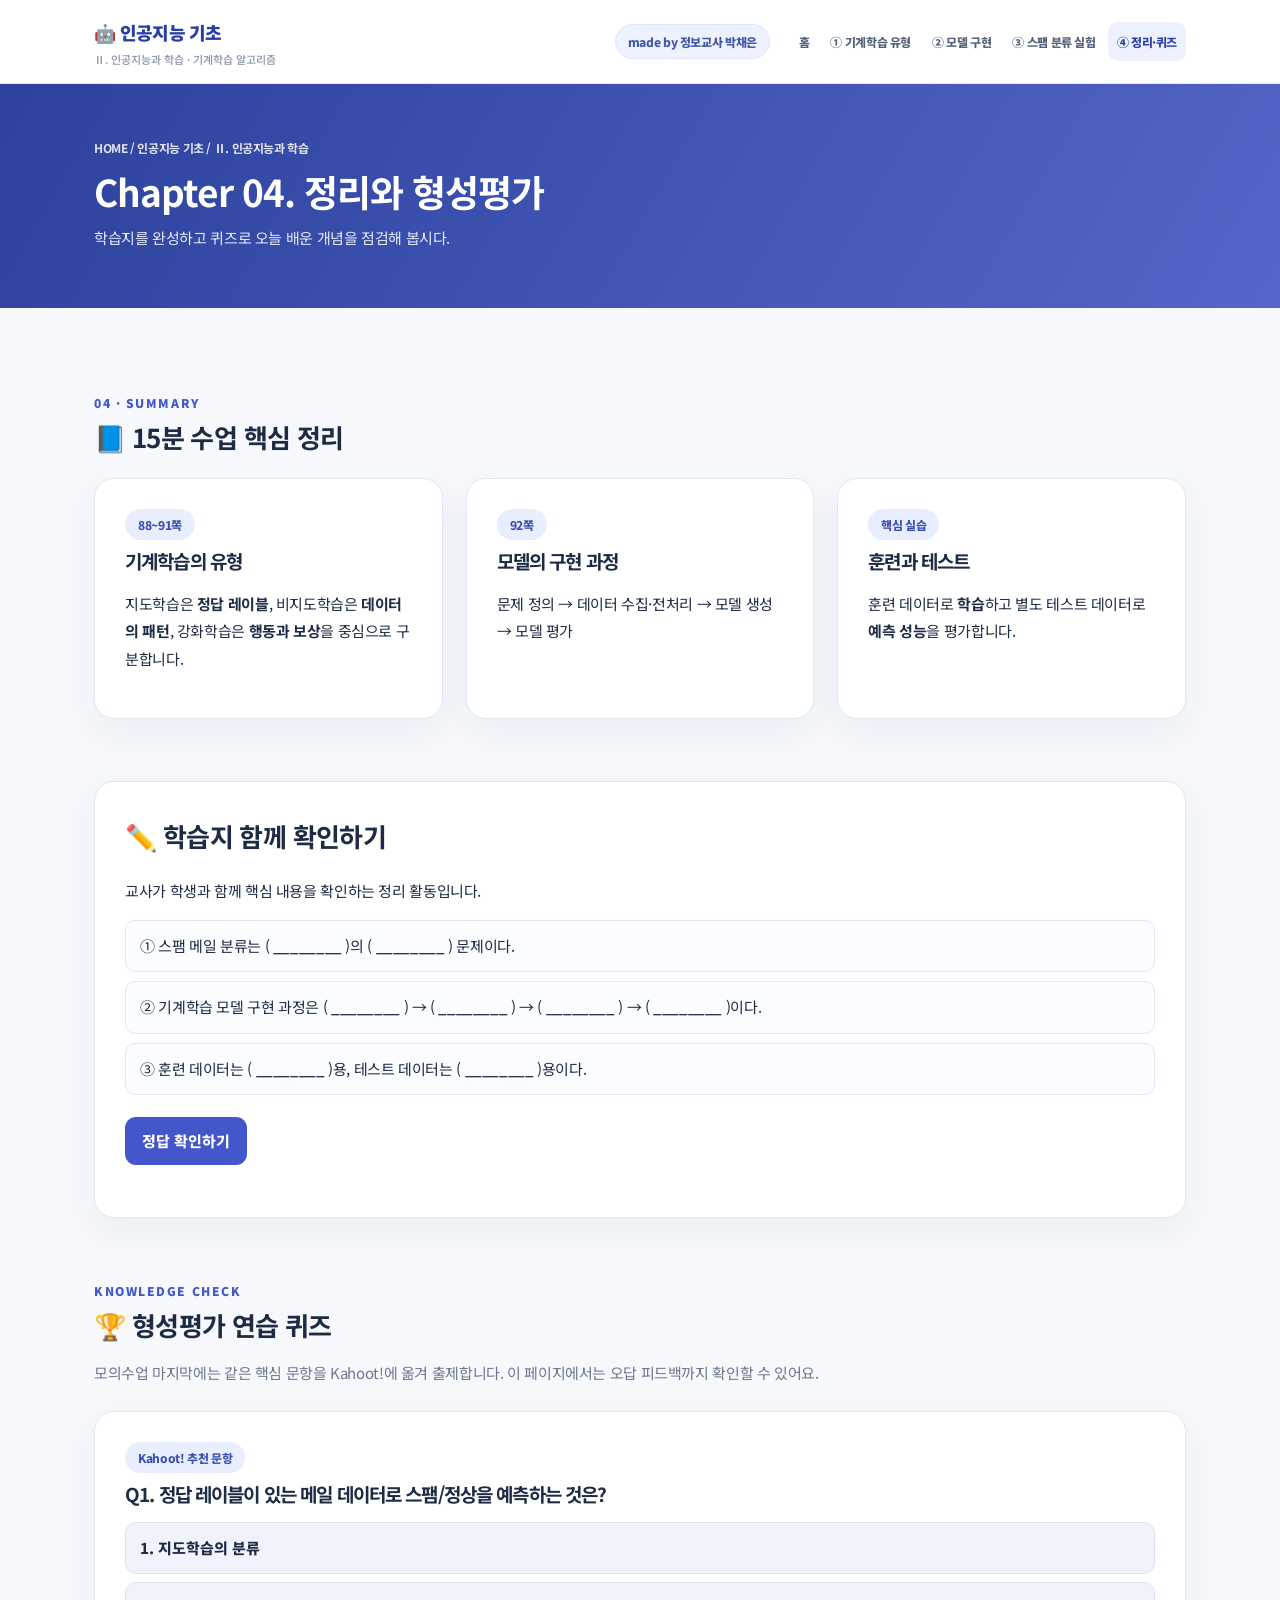
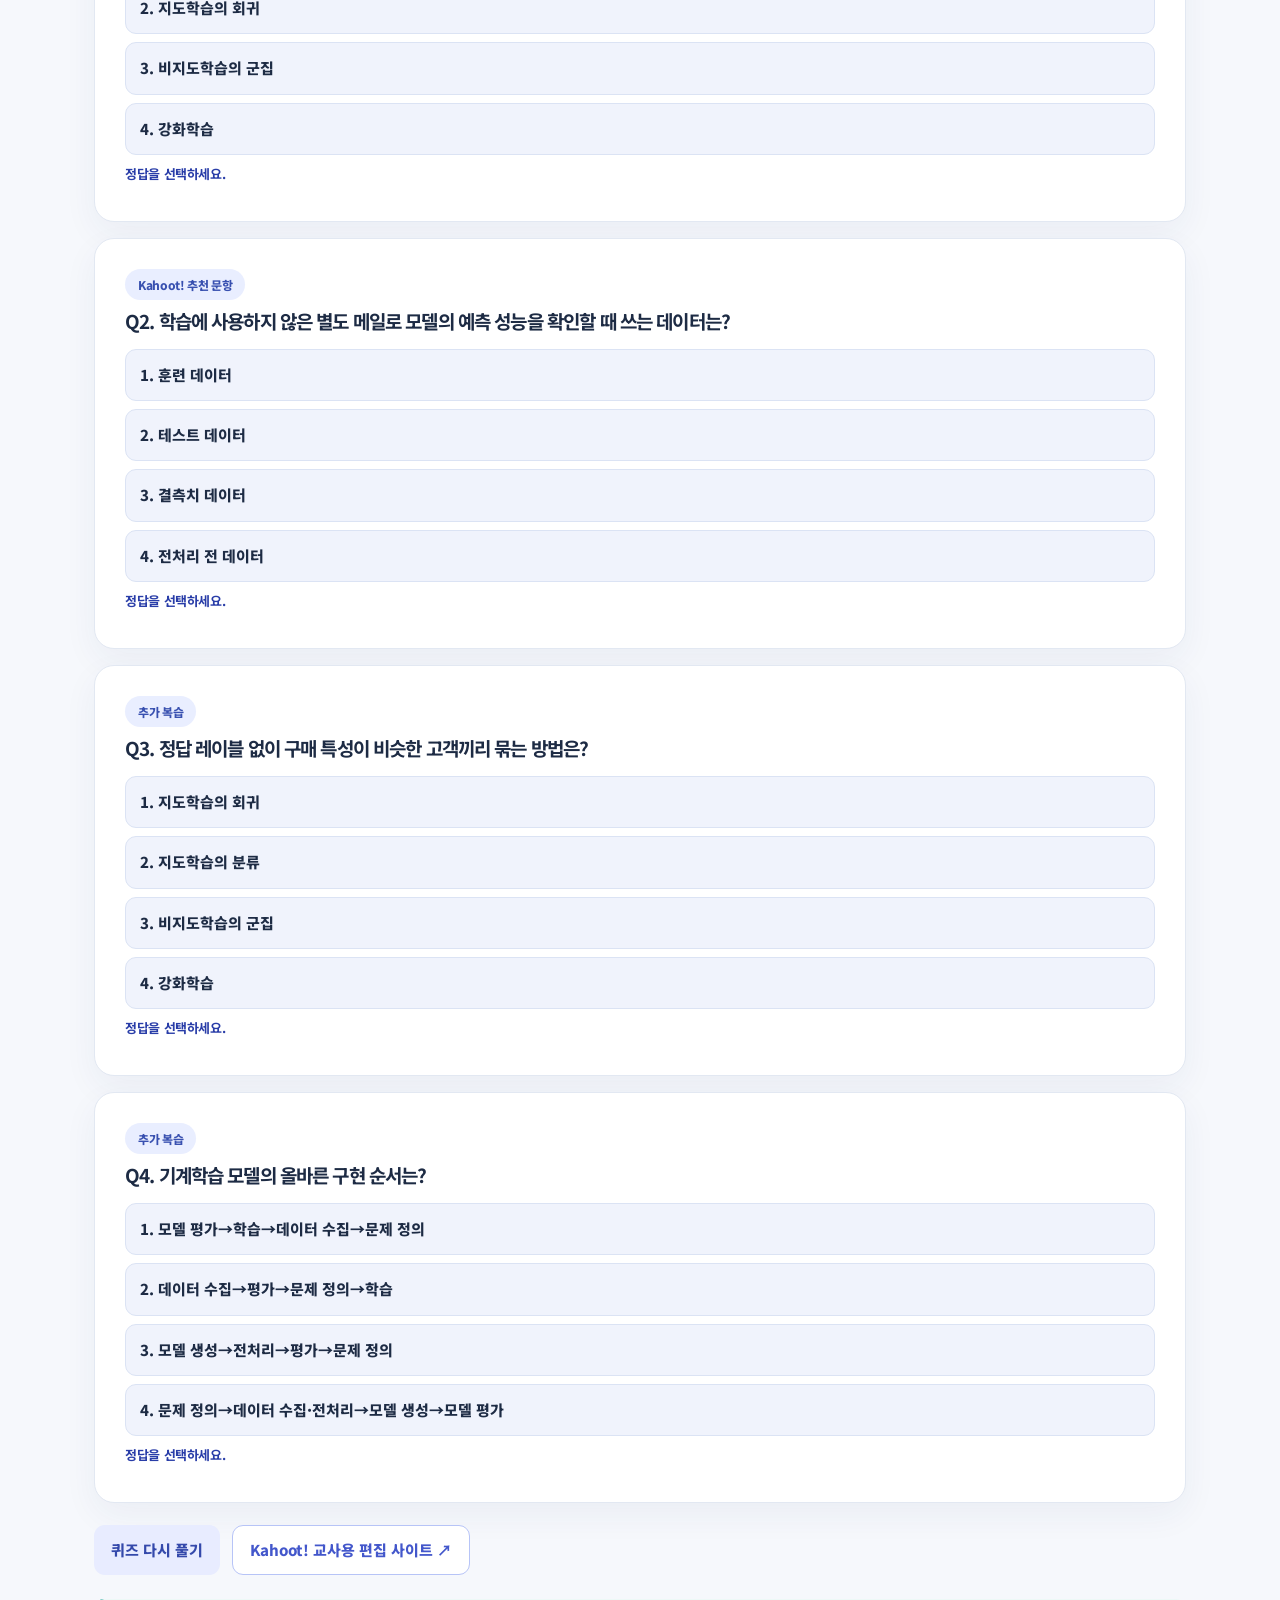
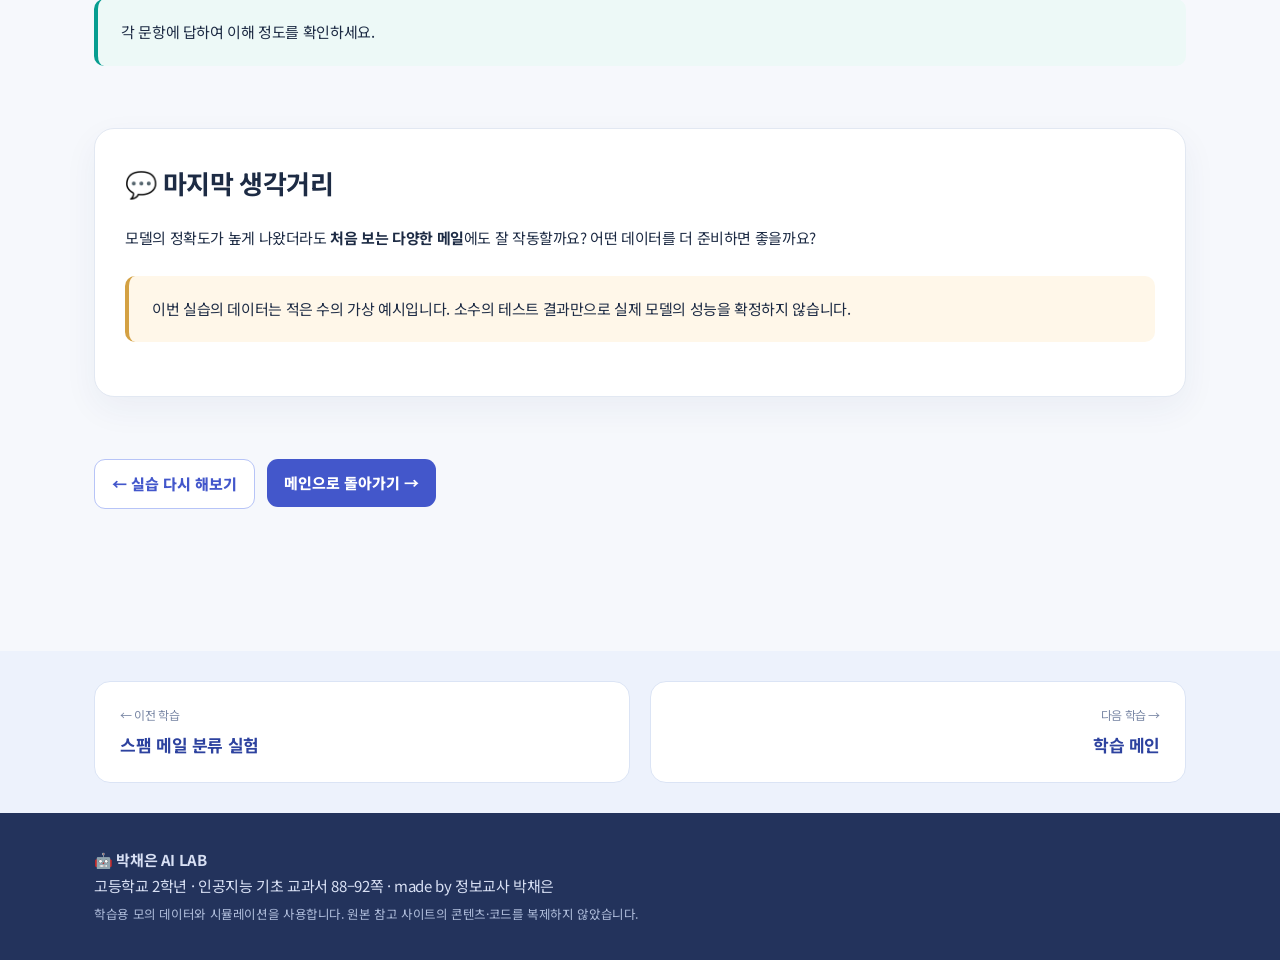
==== review.html @ 6020e1c3 "Add files via upload" ====
<!DOCTYPE html>
<html lang="ko"><head><meta charset="utf-8"/><meta content="width=device-width,initial-scale=1" name="viewport"/><meta content="#4357cb" name="theme-color"/><title>Chapter 04. 정리와 형성평가 | 박채은 AI LAB</title><link href="assets/style.css" rel="stylesheet"/></head><body><header class="topbar"><div class="container navwrap"><a class="logo" href="index.html">🤖 인공지능 기초<small>Ⅱ. 인공지능과 학습 · 기계학습 알고리즘</small></a><span class="header-credit">made by 정보교사 박채은</span><nav class="topnav"><a class="" href="index.html">홈</a><a class="" href="types.html">① 기계학습 유형</a><a class="" href="workflow.html">② 모델 구현</a><a class="" href="lab.html">③ 스팸 분류 실험</a><a class="active" href="review.html">④ 정리·퀴즈</a></nav></div></header><div class="subhero"><div class="container"><div class="crumb">HOME / 인공지능 기초 / Ⅱ. 인공지능과 학습</div><h1>Chapter 04. 정리와 형성평가</h1><p>학습지를 완성하고 퀴즈로 오늘 배운 개념을 점검해 봅시다.</p></div></div><main><div class="container content"><section class="sec"><div class="eyebrow">04 · Summary</div><h2>📘 15분 수업 핵심 정리</h2><div class="grid"><div class="card"><span class="pill">88~91쪽</span><h3>기계학습의 유형</h3><p>지도학습은 <b>정답 레이블</b>, 비지도학습은 <b>데이터의 패턴</b>, 강화학습은 <b>행동과 보상</b>을 중심으로 구분합니다.</p></div><div class="card"><span class="pill">92쪽</span><h3>모델의 구현 과정</h3><p>문제 정의 → 데이터 수집·전처리 → 모델 생성 → 모델 평가</p></div><div class="card"><span class="pill">핵심 실습</span><h3>훈련과 테스트</h3><p>훈련 데이터로 <b>학습</b>하고 별도 테스트 데이터로 <b>예측 성능</b>을 평가합니다.</p></div></div></section><section class="sec"><div class="card"><h2>✏️ 학습지 함께 확인하기</h2><p>교사가 학생과 함께 핵심 내용을 확인하는 정리 활동입니다.</p><div id="worksheetAnswers"><div class="checkline">① 스팸 메일 분류는 ( <b class="worksheet-answer" data-answer="지도학습">________</b> )의 ( <b class="worksheet-answer" data-answer="분류">________</b> ) 문제이다.</div><div class="checkline">② 기계학습 모델 구현 과정은 ( <b class="worksheet-answer" data-answer="문제 정의">________</b> ) → ( <b class="worksheet-answer" data-answer="데이터 수집·전처리">________</b> ) → ( <b class="worksheet-answer" data-answer="모델 생성">________</b> ) → ( <b class="worksheet-answer" data-answer="모델 평가">________</b> )이다.</div><div class="checkline">③ 훈련 데이터는 ( <b class="worksheet-answer" data-answer="학습">________</b> )용, 테스트 데이터는 ( <b class="worksheet-answer" data-answer="평가">________</b> )용이다.</div></div><div class="buttons"><button type="button" id="revealWorksheet" aria-controls="worksheetAnswers" aria-expanded="false">정답 확인하기</button></div></div></section><section class="sec"><div class="eyebrow">Knowledge check</div><h2>🏆 형성평가 연습 퀴즈</h2><p class="muted">모의수업 마지막에는 같은 핵심 문항을 Kahoot!에 옮겨 출제합니다. 이 페이지에서는 오답 피드백까지 확인할 수 있어요.</p><div id="quizMount"></div><div class="buttons"><button class="btn-soft" id="restartQuiz">퀴즈 다시 풀기</button><a href="https://create.kahoot.it/" rel="noopener" target="_blank"><button class="btn-outline">Kahoot! 교사용 편집 사이트 ↗</button></a></div><div class="callout" id="quizSummary">각 문항에 답하여 이해 정도를 확인하세요.</div></section><section class="sec"><div class="card"><h2>💬 마지막 생각거리</h2><p>모델의 정확도가 높게 나왔더라도 <b>처음 보는 다양한 메일</b>에도 잘 작동할까요? 어떤 데이터를 더 준비하면 좋을까요?</p><div class="callout warn">이번 실습의 데이터는 적은 수의 가상 예시입니다. 소수의 테스트 결과만으로 실제 모델의 성능을 확정하지 않습니다.</div></div></section><div class="buttons"><a href="lab.html"><button class="btn-outline">← 실습 다시 해보기</button></a><a href="index.html"><button>메인으로 돌아가기 →</button></a></div></div><section class="lesson-navigation"><div class="container"><a class="lesson-nav-item" href="lab.html"><span>← 이전 학습</span><strong>스팸 메일 분류 실험</strong></a><a class="lesson-nav-item next" href="index.html"><span>다음 학습 →</span><strong>학습 메인</strong></a></div></section></main><footer class="footer"><div class="container"><b>🤖 박채은 AI LAB</b><div>고등학교 2학년 · 인공지능 기초 교과서 88–92쪽 · made by 정보교사 박채은</div><small>학습용 모의 데이터와 시뮬레이션을 사용합니다. 원본 참고 사이트의 콘텐츠·코드를 복제하지 않았습니다.</small></div></footer><script src="assets/common.js"></script><script src="assets/review.js"></script><script>(function(){const button=document.getElementById('revealWorksheet');button.addEventListener('click',function(){document.querySelectorAll('#worksheetAnswers .worksheet-answer').forEach(function(el){el.textContent=el.dataset.answer;});button.setAttribute('aria-expanded','true');button.disabled=true;button.textContent='정답 확인 완료';});})();</script></body></html>
---- assets/style.css ----
@import url('https://fonts.googleapis.com/css2?family=Noto+Sans+KR:wght@400;500;600;700;800;900&display=swap');:root{--blue:#4357cb;--indigo:#293da8;--teal:#079d90;--text:#1d2b44;--muted:#6c7891;--bg:#f4f7fd;--line:#e0e7f4;--white:#fff;--soft:#edf1ff;--shadow:0 8px 32px rgba(27,49,102,.055)}*{box-sizing:border-box}html{scroll-behavior:smooth}body{margin:0;font-family:'Noto Sans KR','Apple SD Gothic Neo',sans-serif;background:var(--bg);color:var(--text);font-size:15px;line-height:1.75}a{text-decoration:none;color:inherit}button,select,input{font:inherit}button{border:0;cursor:pointer;border-radius:11px;padding:11px 17px;font-weight:800;background:var(--blue);color:white}button:hover:not(:disabled){filter:brightness(.94);transform:translateY(-1px)}button:disabled{opacity:.43;cursor:not-allowed}.btn-soft{background:#e8ecff;color:#3449ab}.btn-outline{background:white;color:var(--blue);border:1px solid #b7c4f7}.btn-teal{background:#087f79}.container{max-width:1120px;margin:auto;padding:0 25px}.topbar{position:sticky;top:0;z-index:20;background:#ffffffed;backdrop-filter:blur(12px);border-bottom:1px solid var(--line)}.navwrap{min-height:72px;display:flex;align-items:center;justify-content:space-between;gap:25px}.logo{font-weight:900;white-space:nowrap;color:var(--indigo);font-size:18px;letter-spacing:-.7px}.logo small{display:block;font-weight:600;letter-spacing:0;color:var(--muted);font-size:10px;line-height:1.3}.topnav{display:flex;flex-wrap:wrap;gap:4px}.topnav a{font-size:12px;font-weight:800;border-radius:10px;padding:9px 11px;color:#53607a}.topnav a:hover,.topnav a.active{background:var(--soft);color:var(--indigo)}.author{position:fixed;right:12px;bottom:18px;background:#fff;padding:7px 11px;border:1px solid #dae2fa;border-radius:30px;font-size:11px;font-weight:800;box-shadow:var(--shadow);color:var(--indigo);z-index:30}.hero{background:linear-gradient(130deg,#243a91,#495bd2 61%,#0e969a);color:#fff;padding:68px 0 74px}.hero h1{font-size:clamp(27px,4.4vw,49px);letter-spacing:-1.8px;line-height:1.35;margin:16px 0}.hero p{color:#eef2ff;max-width:760px;line-height:1.9}.chip{display:inline-block;border-radius:40px;background:#ffffff24;padding:5px 12px;font-size:12px;font-weight:800;margin-right:6px}.subhero{background:linear-gradient(120deg,#2c429c,#5366c9);color:white;padding:38px 0 42px}.subhero h1{font-size:32px;letter-spacing:-1px;margin:6px 0}.subhero p{color:#e3e9ff;margin:0}.crumb{font-size:12px;opacity:.85;font-weight:700}.content{padding:40px 0 90px}.sec{margin:28px 0 42px;scroll-margin-top:90px}.sec h2{font-size:24px;margin:4px 0 14px;letter-spacing:-.6px}.eyebrow{font-size:12px;color:var(--blue);font-weight:900;letter-spacing:.13em;text-transform:uppercase}.muted{color:var(--muted)}.grid{display:grid;grid-template-columns:repeat(3,minmax(0,1fr));gap:15px}.grid.two{grid-template-columns:repeat(2,minmax(0,1fr))}.card{background:#fff;border-radius:18px;border:1px solid var(--line);padding:23px;box-shadow:var(--shadow)}.card h3{margin:6px 0 10px;font-size:18px}.card p{margin:9px 0}.linkcard{display:block;transition:.2s;position:relative}.linkcard:hover{transform:translateY(-4px);box-shadow:0 12px 30px #293da818;border-color:#bdc9fa}.linkcard:after{content:'학습하러 가기 →';font-size:12px;display:block;margin-top:18px;font-weight:900;color:var(--blue)}.icon{font-size:30px}.num{font-size:12px;color:var(--blue);font-weight:900}.pill{display:inline-block;background:#e9eeff;color:#3850b0;padding:3px 10px;border-radius:20px;font-size:11px;font-weight:800}.callout{padding:16px 18px;background:#edf9f7;border-left:4px solid var(--teal);border-radius:10px;margin:16px 0}.callout.warn{background:#fff7e9;border-left-color:#d4a143}.row{display:flex;align-items:center;gap:12px;flex-wrap:wrap}.row.between{justify-content:space-between}.lessonsteps{display:flex;gap:8px;align-items:stretch;flex-wrap:wrap}.lessonsteps .item{flex:1;min-width:140px;padding:17px;background:#eef2ff;border-radius:12px;text-align:center;font-weight:800}.lessonsteps .item span{font-size:11px;display:block;color:#5b6ca7;margin-top:4px}.lessonsteps .arrow{font-size:22px;color:var(--blue);align-self:center}.tablewrap{width:100%;overflow:auto}table{width:100%;border-collapse:collapse;font-size:13px}td,th{border-bottom:1px solid var(--line);padding:10px 12px;text-align:left}th{background:#edf2fd;color:#364d8b;font-weight:800}tr:last-child td{border-bottom:0}select,input[type=number]{padding:10px 13px;border:1px solid #cfdaf1;border-radius:9px;background:#fff;color:var(--text);max-width:100%}input[type=range]{accent-color:var(--blue);min-width:145px}input[type=checkbox]{accent-color:var(--blue)}.buttons{display:flex;gap:9px;flex-wrap:wrap;margin:14px 0}.task{border-radius:14px;background:#f3f6ff;padding:16px 18px;margin:12px 0}.task .tag{color:var(--blue);font-size:11px;font-weight:900}.task p{margin:6px 0}.result{background:#f0f7ff;border:1px solid #d6e5fb;padding:14px 16px;border-radius:10px;min-height:51px}.success{color:#078d70;font-weight:800}.danger{color:#cf4958;font-weight:800}.warning{color:#ad7511;font-weight:800}.progress{height:9px;background:#e3e9f5;border-radius:10px;overflow:hidden}.progress span{display:block;background:linear-gradient(90deg,var(--blue),var(--teal));height:100%;transition:width .2s}.stepnav{display:flex;gap:9px;flex-wrap:wrap}.stepnav button{flex:1;min-width:125px;background:#e9eeff;color:#4356ad}.stepnav button.active{background:var(--blue);color:white}.panel[hidden]{display:none}.statgrid{display:grid;grid-template-columns:repeat(4,1fr);gap:12px}.stat{padding:14px;background:#f2f5ff;border-radius:11px}.stat strong{display:block;font-size:24px;color:var(--indigo)}.stat small{color:var(--muted);font-size:11px}.canvas{display:block;width:100%;max-width:650px;background:#fafcff;border:1px solid var(--line);border-radius:12px}.option{display:block;width:100%;text-align:left;padding:12px 14px;margin:8px 0;background:#f0f3fc;color:var(--text);border:1px solid #dbe3f4}.option.selected{background:#dde5ff;border-color:var(--blue)}.option.correct{background:#e4f7f0;border-color:#31b28c}.option.incorrect{background:#fff0f1;border-color:#ed929e}.qfeedback{font-size:13px;font-weight:700;color:var(--indigo);min-height:28px}.switches{display:flex;gap:9px;flex-wrap:wrap}.switches button{background:#edf1ff;color:var(--indigo)}.switches button.active{background:var(--blue);color:white}.footer{background:#23335c;color:#d8e0f4;padding:34px 0}.footer small{color:#afbddb}.codeword{background:#edf1f9;border:1px solid #e0e6f2;border-radius:5px;font-size:12px;padding:2px 5px}.taglist{display:flex;gap:7px;flex-wrap:wrap}.taglist span{border-radius:7px;padding:5px 9px;background:#e9efff;font-size:12px;font-weight:700}.checkline{border:1px solid #e0e7f4;border-radius:10px;padding:12px 14px;margin:9px 0;background:#fafcff}.right{text-align:right}.center{text-align:center}.hidden{display:none!important}footer a{text-decoration:underline}@media(max-width:850px){.grid,.grid.two{grid-template-columns:1fr}.navwrap{align-items:flex-start;flex-direction:column;padding:12px 25px;gap:9px}.topnav a{padding:7px 9px}.statgrid{grid-template-columns:repeat(2,1fr)}.author{bottom:10px;right:7px}.hero{padding:42px 0}}@media print{.topbar,.author,.buttons,button,.footer{display:none!important}.card{break-inside:avoid}}

/* v3 visual refinement */
:root{--bg:#f6f8fc;--line:#e2e8f2;--shadow:0 12px 34px rgba(33,54,112,.055)}
body{letter-spacing:-.025em}p{overflow-wrap:break-word}h1,h2,h3{line-height:1.48;letter-spacing:-.045em}
.container{max-width:1160px;padding-left:34px;padding-right:34px}.navwrap{min-height:83px;gap:20px}
.logo{flex:none;min-width:168px}.logo small{font-weight:500;color:#8a94a7;font-size:11px;margin-top:4px}
.header-credit{margin-left:auto;white-space:nowrap;font-size:12px;color:#4258a7;font-weight:850;background:#eef2ff;border:1px solid #dde5ff;border-radius:20px;padding:6px 12px}
.topnav{gap:3px;flex-wrap:nowrap}.topnav a{font-size:12px;white-space:nowrap;padding:9px 9px}
.hero{padding:84px 0 94px}.hero p{font-size:16px;max-width:725px}.subhero{padding:53px 0 57px}.subhero h1{font-size:37px}
.content{padding-top:48px;padding-bottom:90px}.sec{margin:36px 0 62px}.sec h2{margin:5px 0 22px;font-size:26px}.sec>p.muted{margin-top:-7px;margin-bottom:25px}
.grid{gap:23px}.grid.two{gap:24px}.card{padding:30px;border-radius:20px}.card h3{margin:7px 0 14px;font-size:19px}.card p{line-height:1.85;margin:11px 0 15px}
.card .card{box-shadow:none}.linkcard:after{margin-top:24px}.linkcard:hover{transform:translateY(-5px)}
.task{padding:21px 23px;margin:20px 0;border-radius:14px}.callout{padding:20px 23px;margin:24px 0}.buttons{gap:12px;margin:22px 0}.buttons button{min-height:44px}.stepnav{gap:12px;margin:22px 0}.stepnav button{padding:15px 14px}
.lessonsteps{gap:12px}.lessonsteps .item{padding:21px 12px}.tablewrap{margin:18px 0 22px;border:1px solid var(--line);border-radius:13px}table{font-size:13px}td,th{padding:13px 15px}
.result{padding:19px 22px;line-height:1.85;margin-top:15px}.statgrid{gap:17px;margin:21px 0}.stat{padding:20px 19px}
.row{row-gap:18px}.row.between{gap:16px}.pill{font-size:12px;padding:5px 13px}.taglist{gap:10px}.taglist span{padding:8px 12px}
.roomy{padding:34px}.explore-grid{display:grid;grid-template-columns:1fr 1fr;gap:34px}.explore-grid>div+div{border-left:1px solid var(--line);padding-left:34px}.btn-link{color:var(--blue);font-weight:800;text-decoration:underline;text-underline-offset:4px}
.lesson-navigation{background:#edf2fc;padding:30px 0;margin-top:30px}.lesson-navigation .container{display:grid;grid-template-columns:1fr 1fr;gap:20px}.lesson-nav-item{display:flex;flex-direction:column;align-items:flex-start;border:1px solid #dbe4f5;background:#fff;border-radius:16px;padding:22px 25px;transition:.2s}.lesson-nav-item:hover{transform:translateY(-3px);border-color:#8da2e8}.lesson-nav-item span{font-size:12px;color:#7886a4}.lesson-nav-item strong{margin-top:5px;color:#2d429f;font-size:17px}.lesson-nav-item.next{align-items:flex-end;text-align:right}
button:focus-visible,a:focus-visible,select:focus-visible,input:focus-visible{outline:3px solid #11a8a4;outline-offset:3px}
@media(max-width:1080px){.navwrap{flex-wrap:wrap;padding-top:13px;padding-bottom:12px}.header-credit{order:1}.topnav{order:2;flex-basis:100%;flex-wrap:wrap}.topnav a{padding:7px 10px}}
@media(max-width:850px){.container{padding-left:20px;padding-right:20px}.header-credit{font-size:11px}.hero{padding:53px 0 60px}.subhero{padding:35px 0 40px}.content{padding-top:27px}.card{padding:23px}.sec{margin:27px 0 43px}.explore-grid{grid-template-columns:1fr;gap:10px}.explore-grid>div+div{border:0;border-top:1px solid var(--line);padding-left:0;padding-top:18px}.lesson-navigation .container{gap:10px}.lesson-nav-item{padding:15px}.lesson-nav-item strong{font-size:13px}}
@media(max-width:480px){.navwrap{gap:7px}.header-credit{margin:0}.topnav a{font-size:11px}.statgrid{gap:8px}.stat{padding:12px}.lesson-navigation .container{grid-template-columns:1fr}.lesson-nav-item.next{align-items:flex-start;text-align:left}}
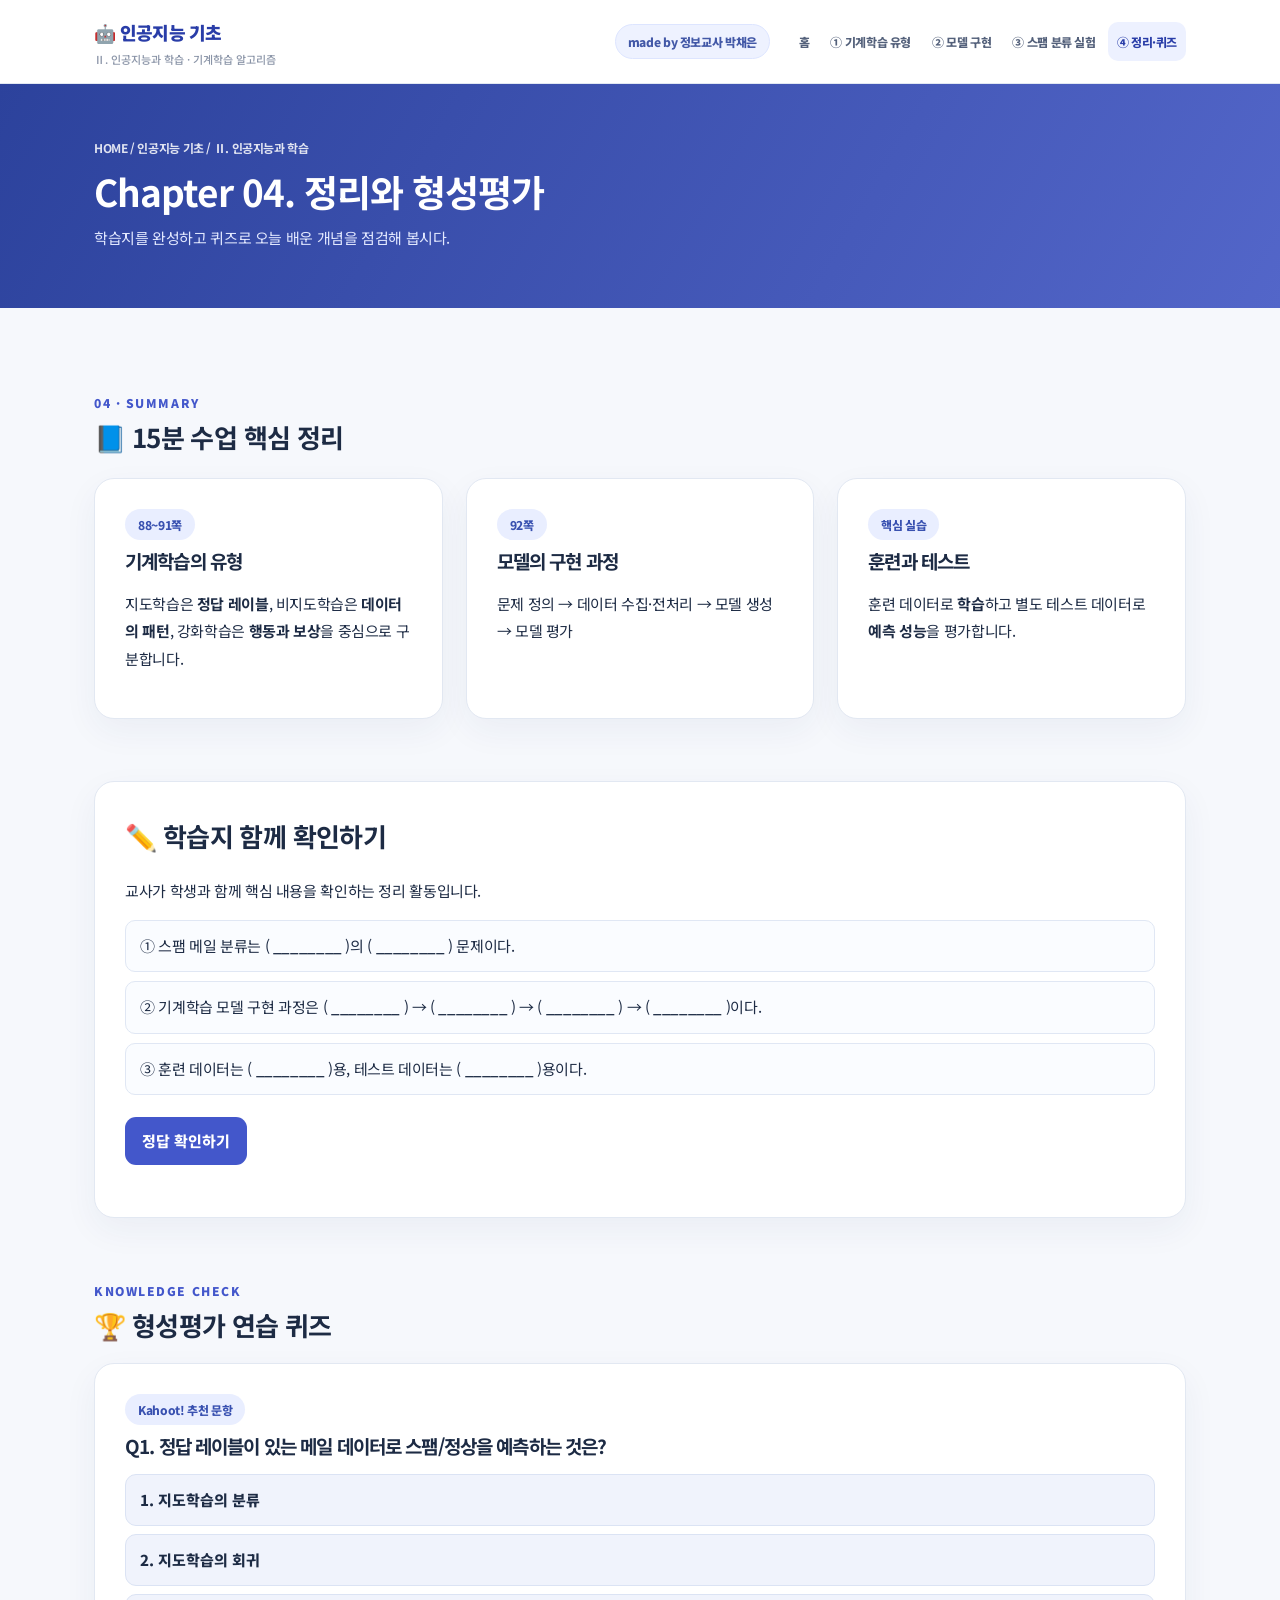
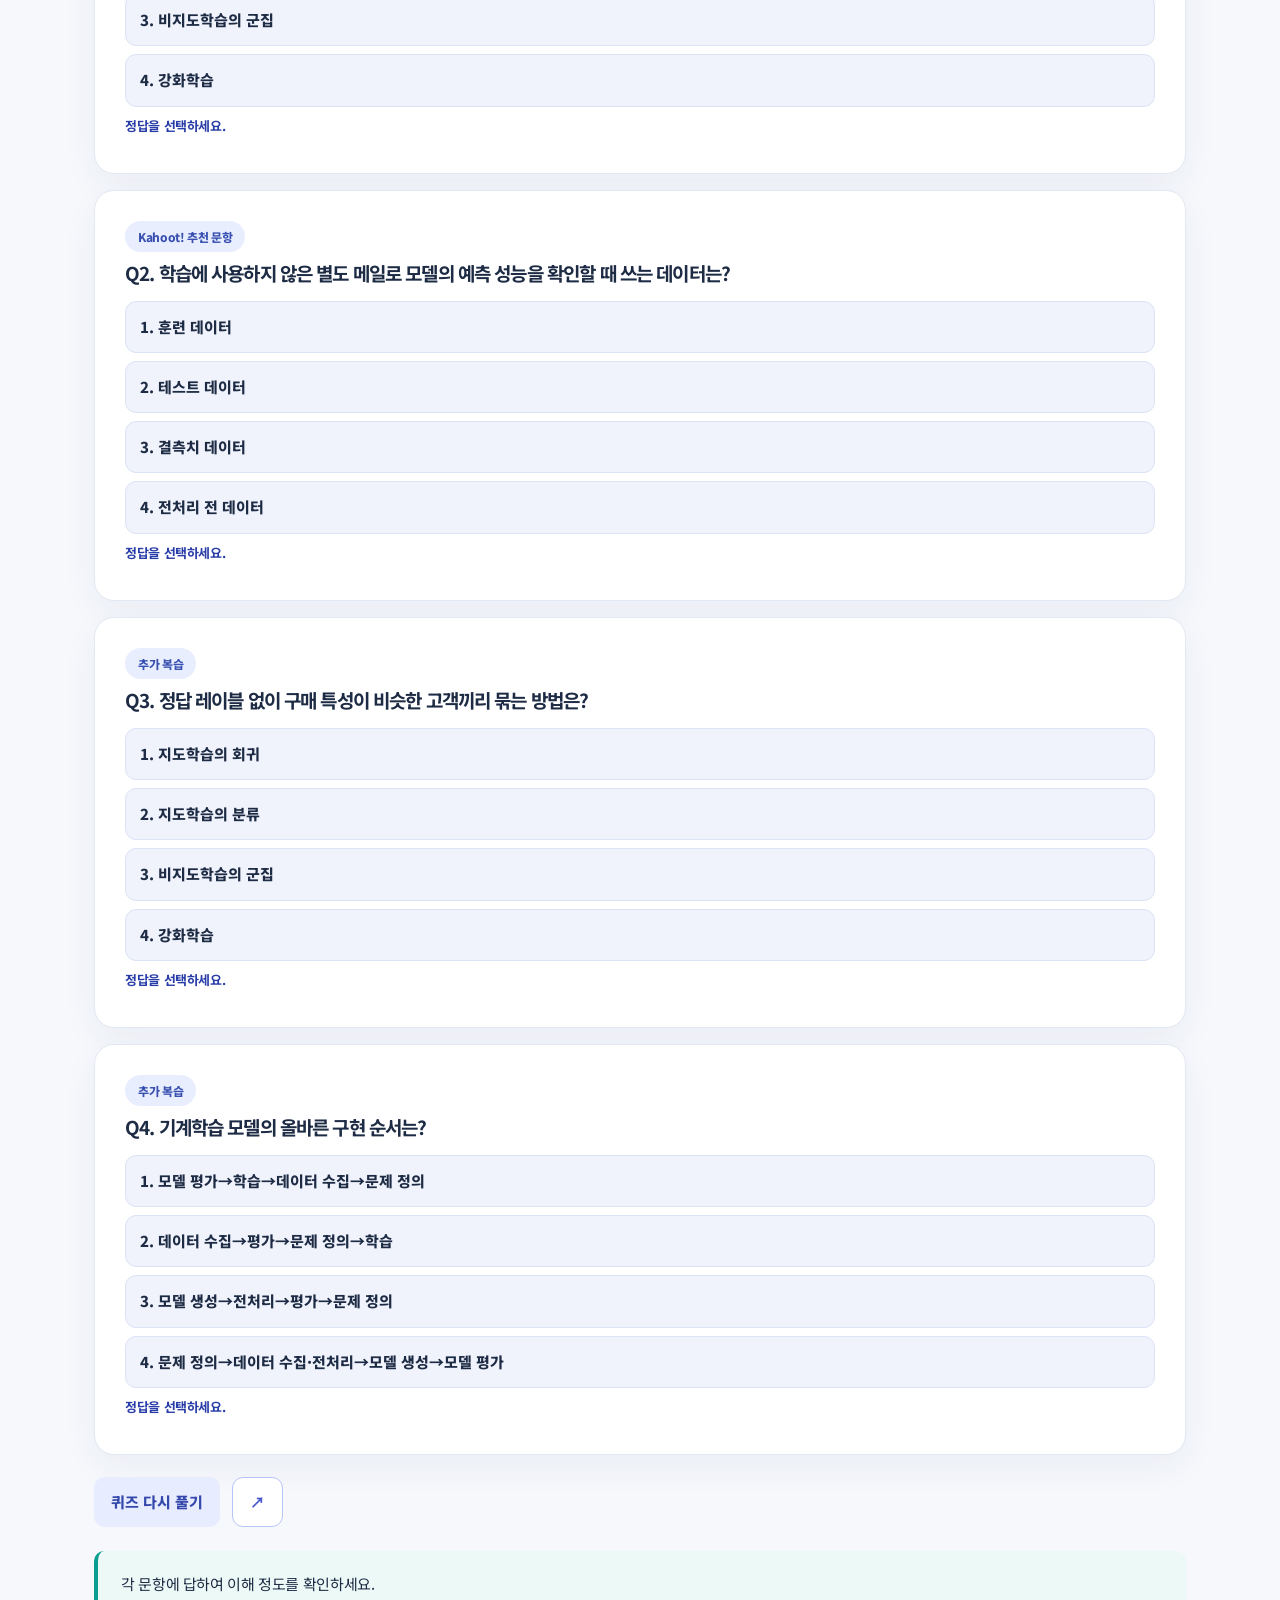
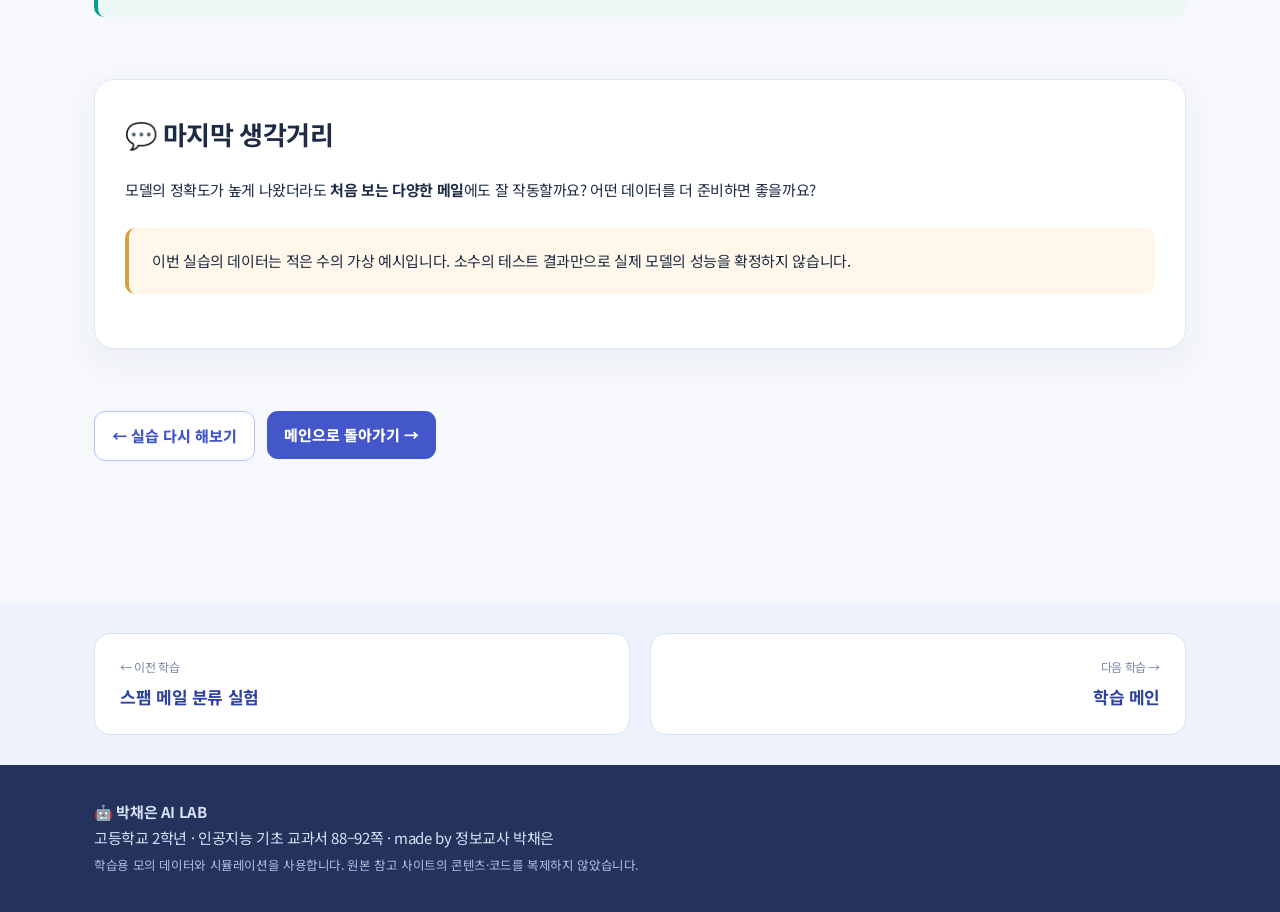
==== commit b89fad35: "Update review.html" ====
--- a/review.html
+++ b/review.html
@@ -1,2 +1,2 @@
 <!DOCTYPE html>
-<html lang="ko"><head><meta charset="utf-8"/><meta content="width=device-width,initial-scale=1" name="viewport"/><meta content="#4357cb" name="theme-color"/><title>Chapter 04. 정리와 형성평가 | 박채은 AI LAB</title><link href="assets/style.css" rel="stylesheet"/></head><body><header class="topbar"><div class="container navwrap"><a class="logo" href="index.html">🤖 인공지능 기초<small>Ⅱ. 인공지능과 학습 · 기계학습 알고리즘</small></a><span class="header-credit">made by 정보교사 박채은</span><nav class="topnav"><a class="" href="index.html">홈</a><a class="" href="types.html">① 기계학습 유형</a><a class="" href="workflow.html">② 모델 구현</a><a class="" href="lab.html">③ 스팸 분류 실험</a><a class="active" href="review.html">④ 정리·퀴즈</a></nav></div></header><div class="subhero"><div class="container"><div class="crumb">HOME / 인공지능 기초 / Ⅱ. 인공지능과 학습</div><h1>Chapter 04. 정리와 형성평가</h1><p>학습지를 완성하고 퀴즈로 오늘 배운 개념을 점검해 봅시다.</p></div></div><main><div class="container content"><section class="sec"><div class="eyebrow">04 · Summary</div><h2>📘 15분 수업 핵심 정리</h2><div class="grid"><div class="card"><span class="pill">88~91쪽</span><h3>기계학습의 유형</h3><p>지도학습은 <b>정답 레이블</b>, 비지도학습은 <b>데이터의 패턴</b>, 강화학습은 <b>행동과 보상</b>을 중심으로 구분합니다.</p></div><div class="card"><span class="pill">92쪽</span><h3>모델의 구현 과정</h3><p>문제 정의 → 데이터 수집·전처리 → 모델 생성 → 모델 평가</p></div><div class="card"><span class="pill">핵심 실습</span><h3>훈련과 테스트</h3><p>훈련 데이터로 <b>학습</b>하고 별도 테스트 데이터로 <b>예측 성능</b>을 평가합니다.</p></div></div></section><section class="sec"><div class="card"><h2>✏️ 학습지 함께 확인하기</h2><p>교사가 학생과 함께 핵심 내용을 확인하는 정리 활동입니다.</p><div id="worksheetAnswers"><div class="checkline">① 스팸 메일 분류는 ( <b class="worksheet-answer" data-answer="지도학습">________</b> )의 ( <b class="worksheet-answer" data-answer="분류">________</b> ) 문제이다.</div><div class="checkline">② 기계학습 모델 구현 과정은 ( <b class="worksheet-answer" data-answer="문제 정의">________</b> ) → ( <b class="worksheet-answer" data-answer="데이터 수집·전처리">________</b> ) → ( <b class="worksheet-answer" data-answer="모델 생성">________</b> ) → ( <b class="worksheet-answer" data-answer="모델 평가">________</b> )이다.</div><div class="checkline">③ 훈련 데이터는 ( <b class="worksheet-answer" data-answer="학습">________</b> )용, 테스트 데이터는 ( <b class="worksheet-answer" data-answer="평가">________</b> )용이다.</div></div><div class="buttons"><button type="button" id="revealWorksheet" aria-controls="worksheetAnswers" aria-expanded="false">정답 확인하기</button></div></div></section><section class="sec"><div class="eyebrow">Knowledge check</div><h2>🏆 형성평가 연습 퀴즈</h2><p class="muted">모의수업 마지막에는 같은 핵심 문항을 Kahoot!에 옮겨 출제합니다. 이 페이지에서는 오답 피드백까지 확인할 수 있어요.</p><div id="quizMount"></div><div class="buttons"><button class="btn-soft" id="restartQuiz">퀴즈 다시 풀기</button><a href="https://create.kahoot.it/" rel="noopener" target="_blank"><button class="btn-outline">Kahoot! 교사용 편집 사이트 ↗</button></a></div><div class="callout" id="quizSummary">각 문항에 답하여 이해 정도를 확인하세요.</div></section><section class="sec"><div class="card"><h2>💬 마지막 생각거리</h2><p>모델의 정확도가 높게 나왔더라도 <b>처음 보는 다양한 메일</b>에도 잘 작동할까요? 어떤 데이터를 더 준비하면 좋을까요?</p><div class="callout warn">이번 실습의 데이터는 적은 수의 가상 예시입니다. 소수의 테스트 결과만으로 실제 모델의 성능을 확정하지 않습니다.</div></div></section><div class="buttons"><a href="lab.html"><button class="btn-outline">← 실습 다시 해보기</button></a><a href="index.html"><button>메인으로 돌아가기 →</button></a></div></div><section class="lesson-navigation"><div class="container"><a class="lesson-nav-item" href="lab.html"><span>← 이전 학습</span><strong>스팸 메일 분류 실험</strong></a><a class="lesson-nav-item next" href="index.html"><span>다음 학습 →</span><strong>학습 메인</strong></a></div></section></main><footer class="footer"><div class="container"><b>🤖 박채은 AI LAB</b><div>고등학교 2학년 · 인공지능 기초 교과서 88–92쪽 · made by 정보교사 박채은</div><small>학습용 모의 데이터와 시뮬레이션을 사용합니다. 원본 참고 사이트의 콘텐츠·코드를 복제하지 않았습니다.</small></div></footer><script src="assets/common.js"></script><script src="assets/review.js"></script><script>(function(){const button=document.getElementById('revealWorksheet');button.addEventListener('click',function(){document.querySelectorAll('#worksheetAnswers .worksheet-answer').forEach(function(el){el.textContent=el.dataset.answer;});button.setAttribute('aria-expanded','true');button.disabled=true;button.textContent='정답 확인 완료';});})();</script></body></html>+<html lang="ko"><head><meta charset="utf-8"/><meta content="width=device-width,initial-scale=1" name="viewport"/><meta content="#4357cb" name="theme-color"/><title>Chapter 04. 정리와 형성평가 | 박채은 AI LAB</title><link href="assets/style.css" rel="stylesheet"/></head><body><header class="topbar"><div class="container navwrap"><a class="logo" href="index.html">🤖 인공지능 기초<small>Ⅱ. 인공지능과 학습 · 기계학습 알고리즘</small></a><span class="header-credit">made by 정보교사 박채은</span><nav class="topnav"><a class="" href="index.html">홈</a><a class="" href="types.html">① 기계학습 유형</a><a class="" href="workflow.html">② 모델 구현</a><a class="" href="lab.html">③ 스팸 분류 실험</a><a class="active" href="review.html">④ 정리·퀴즈</a></nav></div></header><div class="subhero"><div class="container"><div class="crumb">HOME / 인공지능 기초 / Ⅱ. 인공지능과 학습</div><h1>Chapter 04. 정리와 형성평가</h1><p>학습지를 완성하고 퀴즈로 오늘 배운 개념을 점검해 봅시다.</p></div></div><main><div class="container content"><section class="sec"><div class="eyebrow">04 · Summary</div><h2>📘 15분 수업 핵심 정리</h2><div class="grid"><div class="card"><span class="pill">88~91쪽</span><h3>기계학습의 유형</h3><p>지도학습은 <b>정답 레이블</b>, 비지도학습은 <b>데이터의 패턴</b>, 강화학습은 <b>행동과 보상</b>을 중심으로 구분합니다.</p></div><div class="card"><span class="pill">92쪽</span><h3>모델의 구현 과정</h3><p>문제 정의 → 데이터 수집·전처리 → 모델 생성 → 모델 평가</p></div><div class="card"><span class="pill">핵심 실습</span><h3>훈련과 테스트</h3><p>훈련 데이터로 <b>학습</b>하고 별도 테스트 데이터로 <b>예측 성능</b>을 평가합니다.</p></div></div></section><section class="sec"><div class="card"><h2>✏️ 학습지 함께 확인하기</h2><p>교사가 학생과 함께 핵심 내용을 확인하는 정리 활동입니다.</p><div id="worksheetAnswers"><div class="checkline">① 스팸 메일 분류는 ( <b class="worksheet-answer" data-answer="지도학습">________</b> )의 ( <b class="worksheet-answer" data-answer="분류">________</b> ) 문제이다.</div><div class="checkline">② 기계학습 모델 구현 과정은 ( <b class="worksheet-answer" data-answer="문제 정의">________</b> ) → ( <b class="worksheet-answer" data-answer="데이터 수집·전처리">________</b> ) → ( <b class="worksheet-answer" data-answer="모델 생성">________</b> ) → ( <b class="worksheet-answer" data-answer="모델 평가">________</b> )이다.</div><div class="checkline">③ 훈련 데이터는 ( <b class="worksheet-answer" data-answer="학습">________</b> )용, 테스트 데이터는 ( <b class="worksheet-answer" data-answer="평가">________</b> )용이다.</div></div><div class="buttons"><button type="button" id="revealWorksheet" aria-controls="worksheetAnswers" aria-expanded="false">정답 확인하기</button></div></div></section><section class="sec"><div class="eyebrow">Knowledge check</div><h2>🏆 형성평가 연습 퀴즈</h2><p class="muted"> </p><div id="quizMount"></div><div class="buttons"><button class="btn-soft" id="restartQuiz">퀴즈 다시 풀기</button><a href="https://create.kahoot.it/" rel="noopener" target="_blank"><button class="btn-outline"> ↗</button></a></div><div class="callout" id="quizSummary">각 문항에 답하여 이해 정도를 확인하세요.</div></section><section class="sec"><div class="card"><h2>💬 마지막 생각거리</h2><p>모델의 정확도가 높게 나왔더라도 <b>처음 보는 다양한 메일</b>에도 잘 작동할까요? 어떤 데이터를 더 준비하면 좋을까요?</p><div class="callout warn">이번 실습의 데이터는 적은 수의 가상 예시입니다. 소수의 테스트 결과만으로 실제 모델의 성능을 확정하지 않습니다.</div></div></section><div class="buttons"><a href="lab.html"><button class="btn-outline">← 실습 다시 해보기</button></a><a href="index.html"><button>메인으로 돌아가기 →</button></a></div></div><section class="lesson-navigation"><div class="container"><a class="lesson-nav-item" href="lab.html"><span>← 이전 학습</span><strong>스팸 메일 분류 실험</strong></a><a class="lesson-nav-item next" href="index.html"><span>다음 학습 →</span><strong>학습 메인</strong></a></div></section></main><footer class="footer"><div class="container"><b>🤖 박채은 AI LAB</b><div>고등학교 2학년 · 인공지능 기초 교과서 88–92쪽 · made by 정보교사 박채은</div><small>학습용 모의 데이터와 시뮬레이션을 사용합니다. 원본 참고 사이트의 콘텐츠·코드를 복제하지 않았습니다.</small></div></footer><script src="assets/common.js"></script><script src="assets/review.js"></script><script>(function(){const button=document.getElementById('revealWorksheet');button.addEventListener('click',function(){document.querySelectorAll('#worksheetAnswers .worksheet-answer').forEach(function(el){el.textContent=el.dataset.answer;});button.setAttribute('aria-expanded','true');button.disabled=true;button.textContent='정답 확인 완료';});})();</script></body></html>
